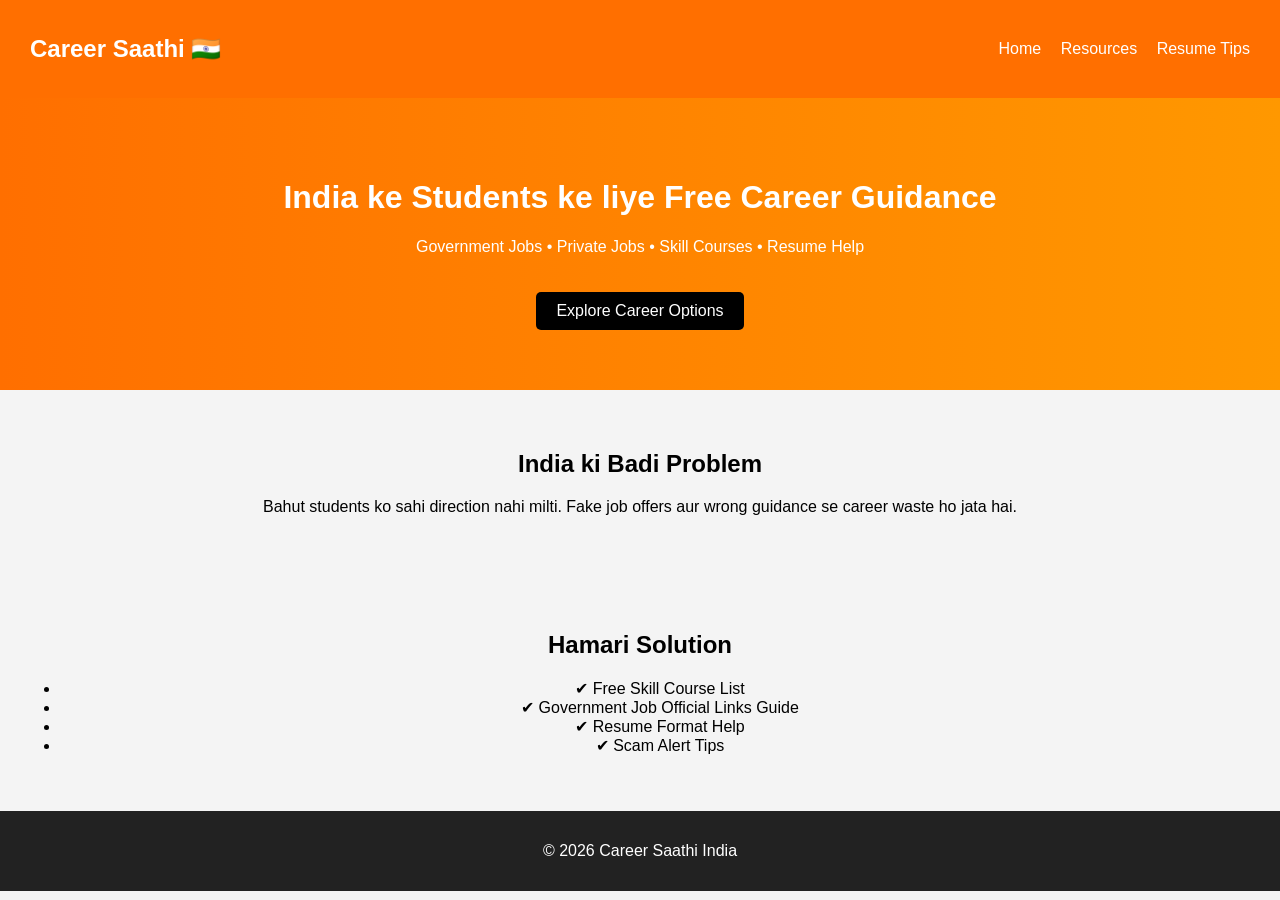
==== index.html @ 7af2a17e "Add files via upload" ====
<!DOCTYPE html>
<html lang="en">
<head>
<meta charset="UTF-8">
<meta name="viewport" content="width=device-width, initial-scale=1.0">
<title>Career Saathi India</title>
<link rel="stylesheet" href="style.css">
</head>
<body>

<nav>
<h2>Career Saathi 🇮🇳</h2>
<div>
<a href="index.html">Home</a>
<a href="resources.html">Resources</a>
<a href="resume.html">Resume Tips</a>
</div>
</nav>

<header>
<h1>India ke Students ke liye Free Career Guidance</h1>
<p>Government Jobs • Private Jobs • Skill Courses • Resume Help</p>
<a href="resources.html" class="btn">Explore Career Options</a>
</header>

<section class="problem">
<h2>India ki Badi Problem</h2>
<p>Bahut students ko sahi direction nahi milti. Fake job offers aur wrong guidance se career waste ho jata hai.</p>
</section>

<section class="solution">
<h2>Hamari Solution</h2>
<ul>
<li>✔ Free Skill Course List</li>
<li>✔ Government Job Official Links Guide</li>
<li>✔ Resume Format Help</li>
<li>✔ Scam Alert Tips</li>
</ul>
</section>

<footer>
<p>© 2026 Career Saathi India</p>
</footer>

</body>
</html>
---- style.css ----
body {
margin: 0;
font-family: Arial, sans-serif;
background: #f4f4f4;
}

nav {
background: #ff6f00;
color: white;
padding: 15px 30px;
display: flex;
justify-content: space-between;
align-items: center;
}

nav a {
color: white;
margin-left: 15px;
text-decoration: none;
}

header {
text-align: center;
padding: 60px 20px;
background: linear-gradient(to right, #ff6f00, #ff9800);
color: white;
}

.btn {
display: inline-block;
padding: 10px 20px;
background: black;
color: white;
text-decoration: none;
border-radius: 5px;
margin-top: 20px;
}

section {
padding: 40px 20px;
text-align: center;
}

.card {
background: white;
padding: 20px;
margin: 20px auto;
max-width: 400px;
border-radius: 10px;
box-shadow: 0 5px 15px rgba(0,0,0,0.1);
}

footer {
text-align: center;
padding: 15px;
background: #222;
color: white;
}
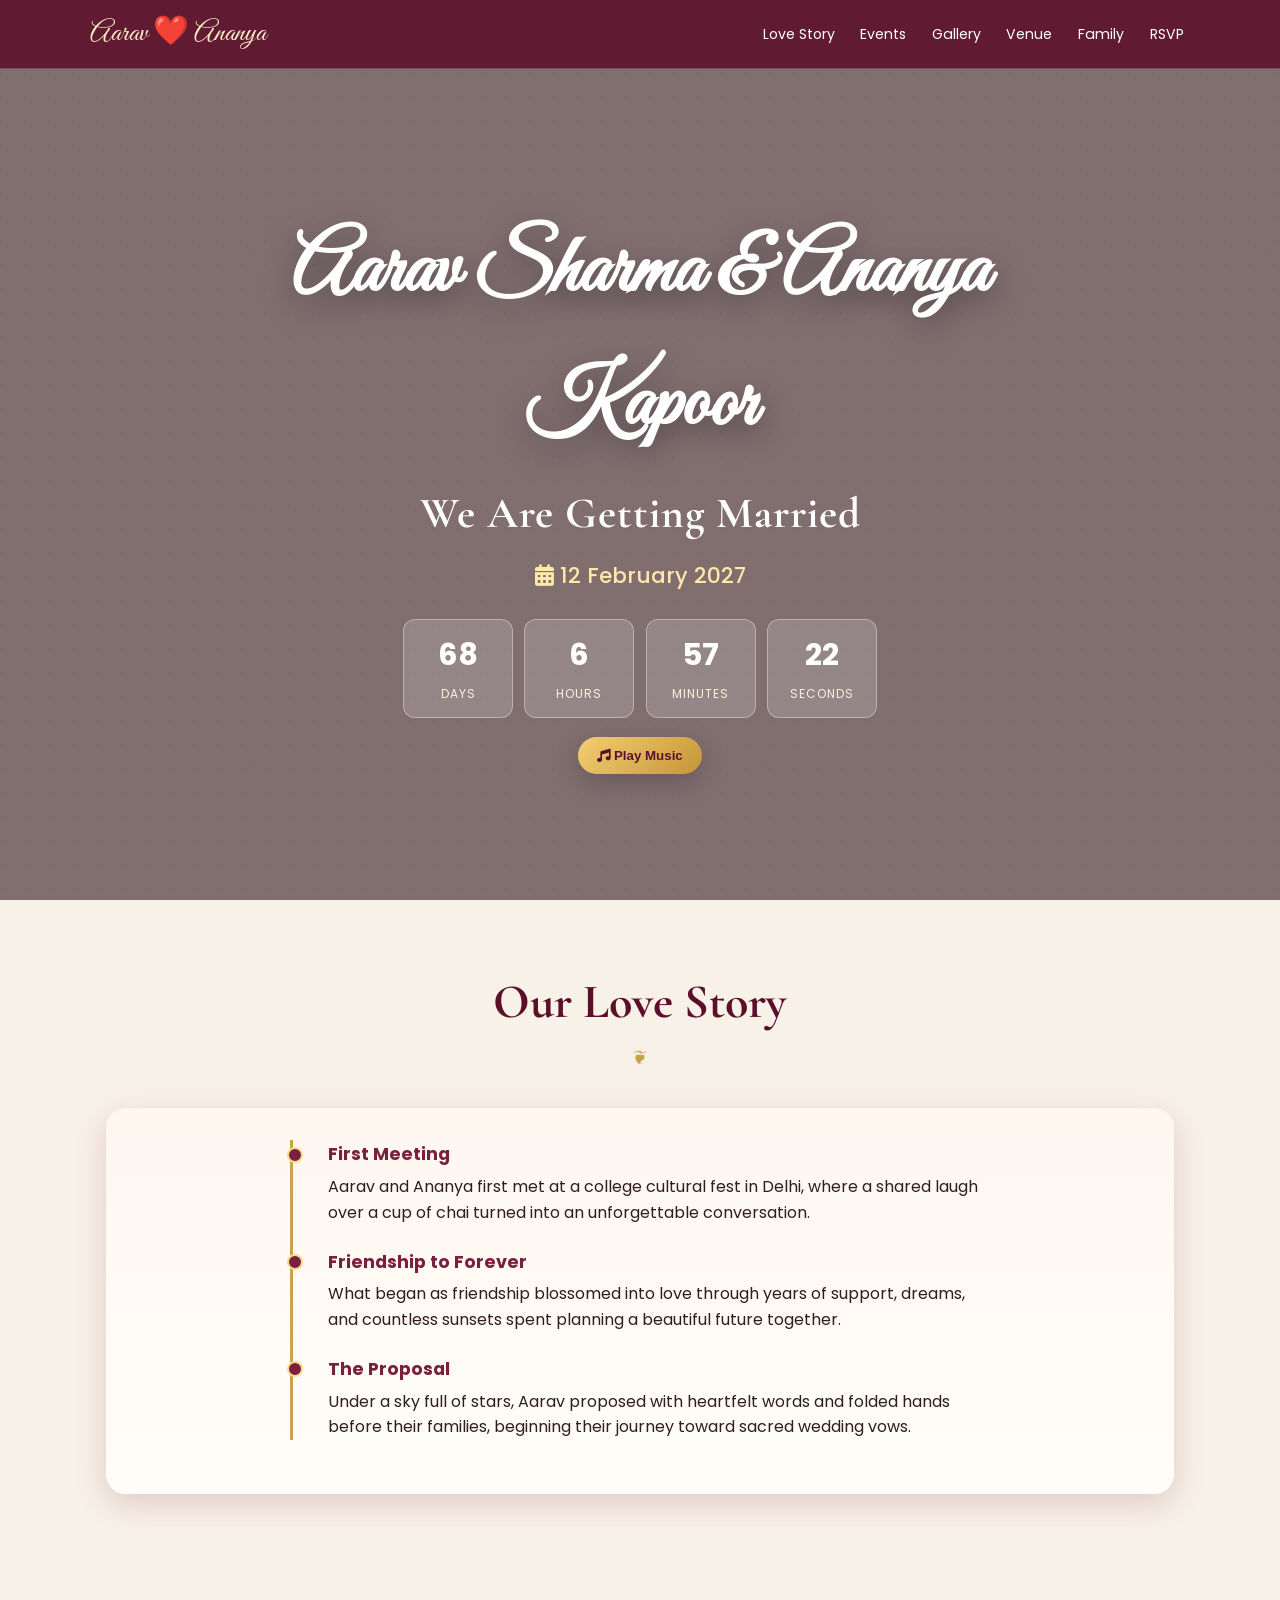
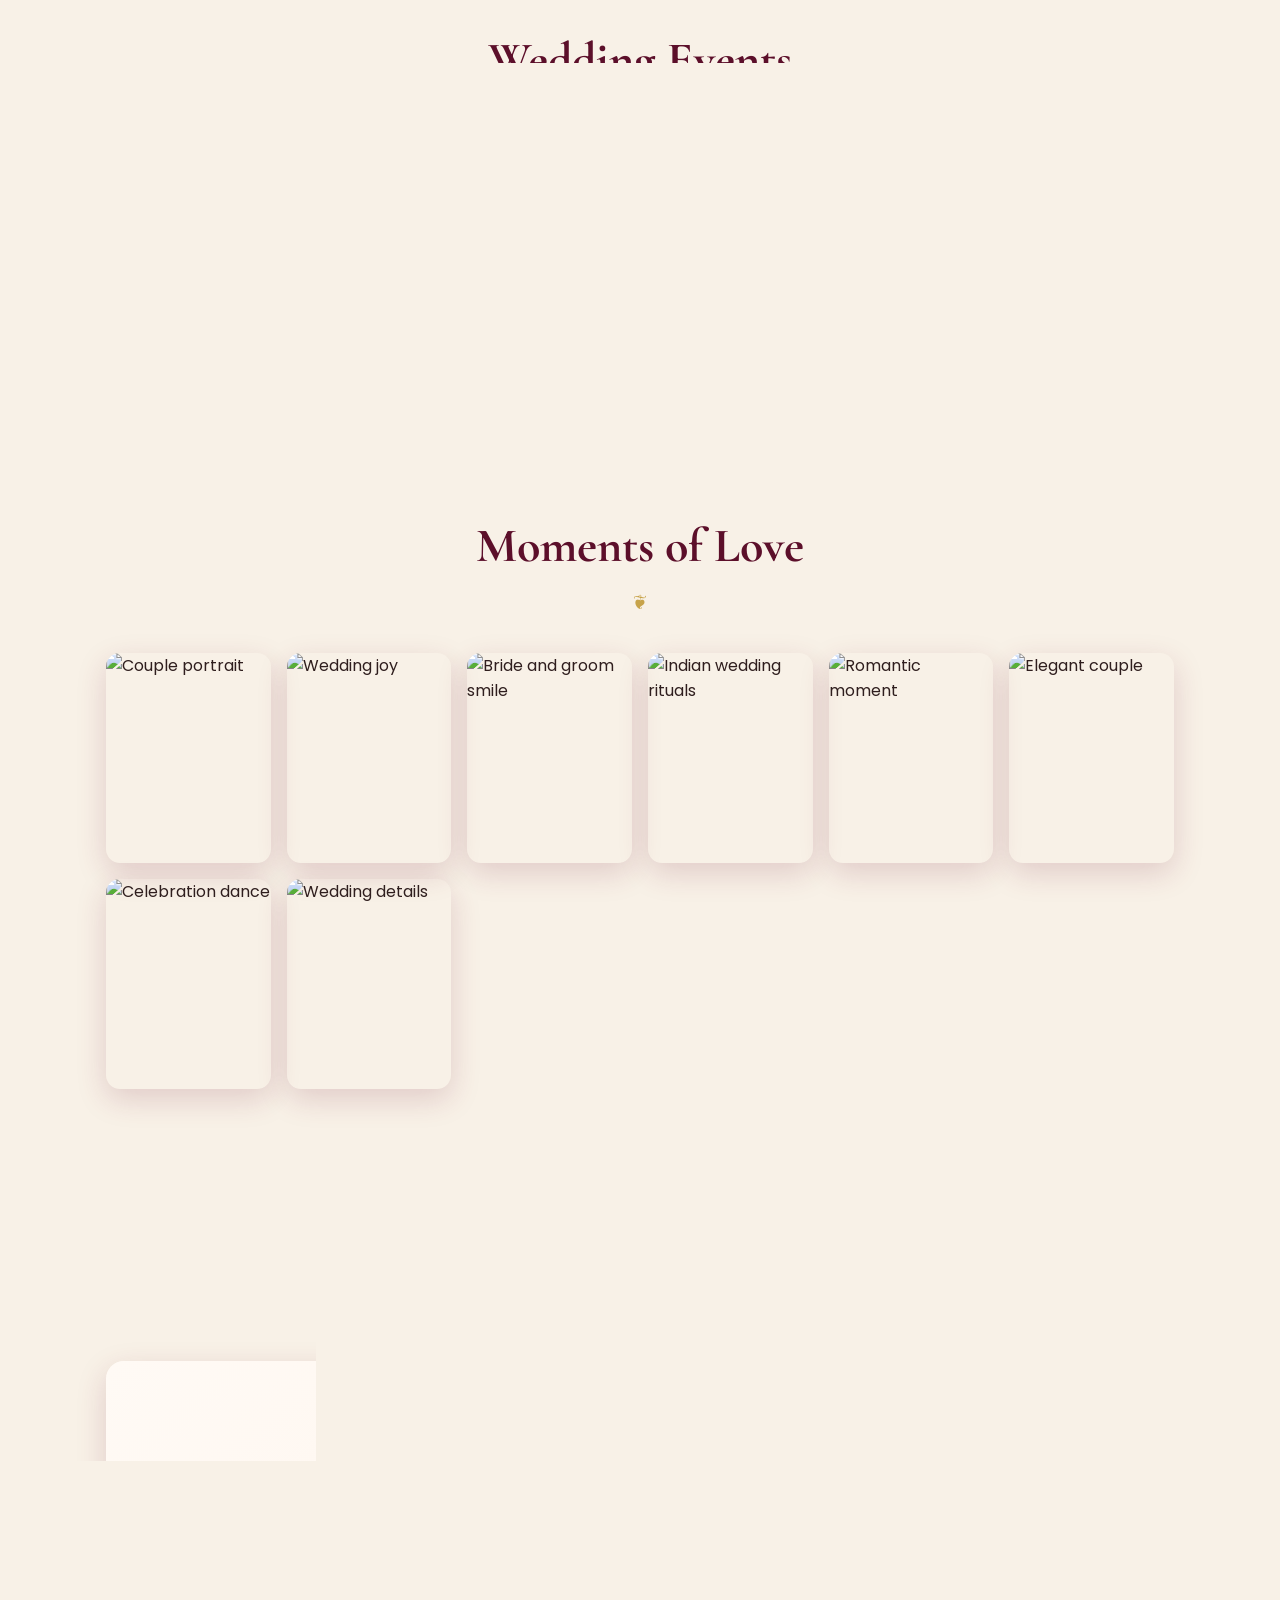
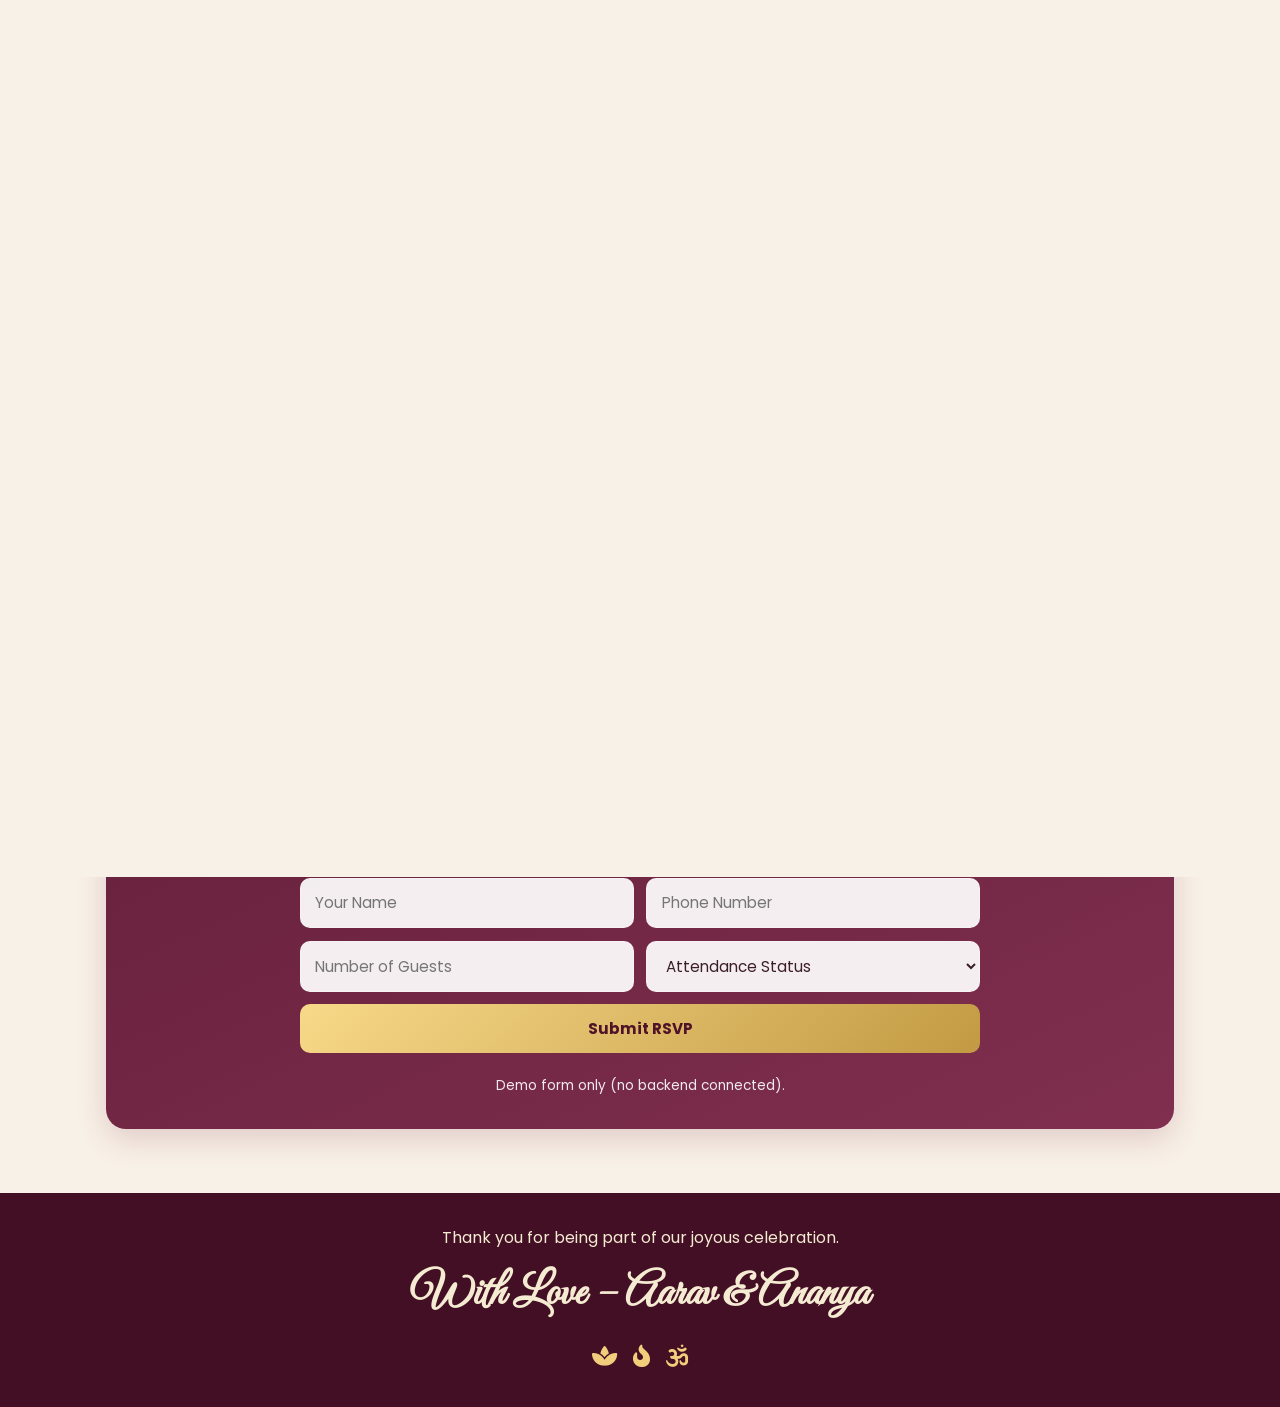
==== commit e872df54: "Create responsive single-page wedding invitation site" ====
--- a/index.html
+++ b/index.html
@@ -1,46 +1,681 @@
-<!DOCTYPE html>
-<html lang="en">
-<head>
-<meta charset="UTF-8">
-<meta name="viewport" content="width=device-width, initial-scale=1.0">
-<title>Career Saathi India</title>
-<link rel="stylesheet" href="style.css">
-</head>
-<body>
-
-<nav>
-<h2>Career Saathi 🇮🇳</h2>
-<div>
-<a href="index.html">Home</a>
-<a href="resources.html">Resources</a>
-<a href="resume.html">Resume Tips</a>
-</div>
-</nav>
-
-<header>
-<h1>India ke Students ke liye Free Career Guidance</h1>
-<p>Government Jobs • Private Jobs • Skill Courses • Resume Help</p>
-<a href="resources.html" class="btn">Explore Career Options</a>
-</header>
-
-<section class="problem">
-<h2>India ki Badi Problem</h2>
-<p>Bahut students ko sahi direction nahi milti. Fake job offers aur wrong guidance se career waste ho jata hai.</p>
-</section>
-
-<section class="solution">
-<h2>Hamari Solution</h2>
-<ul>
-<li>✔ Free Skill Course List</li>
-<li>✔ Government Job Official Links Guide</li>
-<li>✔ Resume Format Help</li>
-<li>✔ Scam Alert Tips</li>
-</ul>
-</section>
-
-<footer>
-<p>© 2026 Career Saathi India</p>
-</footer>
-
-</body>
-</html>+<!DOCTYPE html>
+<html lang="en">
+<head>
+  <meta charset="UTF-8" />
+  <meta name="viewport" content="width=device-width, initial-scale=1.0" />
+  <title>Aarav & Ananya | Wedding Invitation</title>
+  <meta name="description" content="Aarav Sharma and Ananya Kapoor's wedding invitation - 12 February 2027" />
+
+  <link rel="preconnect" href="https://fonts.googleapis.com" />
+  <link rel="preconnect" href="https://fonts.gstatic.com" crossorigin />
+  <link href="https://fonts.googleapis.com/css2?family=Cormorant+Garamond:wght@400;500;600;700&family=Great+Vibes&family=Poppins:wght@300;400;500;600&display=swap" rel="stylesheet" />
+  <link rel="stylesheet" href="https://cdnjs.cloudflare.com/ajax/libs/font-awesome/6.5.2/css/all.min.css" integrity="sha512-SnH5WK+bZxgPHs44uWIX+LLJAJ9/2PkPKZ5QiAj6Ta86w+fsb2TkR4j8zJ+f6fQfXkM54L7Nf8fHhM7x1Y2xgA==" crossorigin="anonymous" referrerpolicy="no-referrer" />
+
+  <style>
+    :root {
+      --maroon: #7a1f3d;
+      --deep-maroon: #5c0f2a;
+      --gold: #c7a34a;
+      --cream: #f8f1e7;
+      --rose: #f2d7d2;
+      --text: #2f1e1e;
+      --white: #ffffff;
+      --card-bg: rgba(255, 255, 255, 0.82);
+      --shadow: 0 10px 30px rgba(122, 31, 61, 0.18);
+      scroll-behavior: smooth;
+    }
+
+    * {
+      margin: 0;
+      padding: 0;
+      box-sizing: border-box;
+    }
+
+    body {
+      font-family: 'Poppins', sans-serif;
+      color: var(--text);
+      background: var(--cream);
+      line-height: 1.6;
+      overflow-x: hidden;
+    }
+
+    body::before {
+      content: '';
+      position: fixed;
+      inset: 0;
+      background-image: radial-gradient(circle at 1px 1px, rgba(199, 163, 74, 0.14) 1px, transparent 0);
+      background-size: 24px 24px;
+      pointer-events: none;
+      z-index: -1;
+    }
+
+    .top-nav {
+      position: fixed;
+      top: 0;
+      left: 0;
+      right: 0;
+      z-index: 100;
+      background: rgba(92, 15, 42, 0.88);
+      backdrop-filter: blur(8px);
+      padding: 0.7rem 1rem;
+      border-bottom: 1px solid rgba(255,255,255,0.2);
+    }
+
+    .nav-wrap {
+      max-width: 1100px;
+      margin: 0 auto;
+      display: flex;
+      justify-content: space-between;
+      align-items: center;
+      gap: 0.8rem;
+      flex-wrap: wrap;
+    }
+
+    .brand {
+      font-family: 'Great Vibes', cursive;
+      font-size: 1.8rem;
+      color: #fcecc8;
+    }
+
+    .nav-links {
+      display: flex;
+      flex-wrap: wrap;
+      justify-content: center;
+      gap: 0.8rem;
+    }
+
+    .nav-links a {
+      color: #fff;
+      text-decoration: none;
+      font-size: 0.88rem;
+      padding: 0.2rem 0.4rem;
+      transition: color 0.3s;
+    }
+
+    .nav-links a:hover {
+      color: #f5d58d;
+    }
+
+    .hero {
+      min-height: 100svh;
+      position: relative;
+      display: grid;
+      place-items: center;
+      text-align: center;
+      color: #fff;
+      padding: 8rem 1rem 3rem;
+      background: linear-gradient(rgba(35, 8, 19, 0.56), rgba(35, 8, 19, 0.56)),
+        url('https://images.unsplash.com/photo-1522673607200-164d1b6ce486?auto=format&fit=crop&w=1800&q=80') center/cover no-repeat;
+    }
+
+    .hero-content {
+      max-width: 850px;
+      animation: fadeUp 1.3s ease both;
+    }
+
+    .hero h1 {
+      font-family: 'Great Vibes', cursive;
+      font-size: clamp(2.5rem, 8vw, 5.2rem);
+      margin-bottom: 0.4rem;
+      text-shadow: 0 10px 30px rgba(0, 0, 0, 0.35);
+    }
+
+    .hero h2 {
+      font-family: 'Cormorant Garamond', serif;
+      font-size: clamp(1.5rem, 5vw, 2.7rem);
+      letter-spacing: 1px;
+      margin-bottom: 0.7rem;
+      animation: pulseText 3s ease-in-out infinite;
+    }
+
+    .date {
+      font-size: clamp(1rem, 3.2vw, 1.35rem);
+      color: #ffe8aa;
+      margin-bottom: 1.6rem;
+      font-weight: 500;
+    }
+
+    .countdown {
+      display: grid;
+      grid-template-columns: repeat(4, minmax(70px, 110px));
+      justify-content: center;
+      gap: 0.7rem;
+    }
+
+    .time-box {
+      background: rgba(255, 255, 255, 0.16);
+      border: 1px solid rgba(255, 255, 255, 0.35);
+      border-radius: 12px;
+      padding: 0.7rem 0.4rem;
+      backdrop-filter: blur(4px);
+    }
+
+    .time-box span {
+      display: block;
+      font-weight: 700;
+      font-size: clamp(1.2rem, 4vw, 1.9rem);
+    }
+
+    .time-box small {
+      font-size: 0.75rem;
+      text-transform: uppercase;
+      letter-spacing: 1px;
+      color: #f8f2dd;
+    }
+
+    .music-btn {
+      margin-top: 1.2rem;
+      border: none;
+      background: linear-gradient(135deg, #f3ce72, #c49638);
+      color: #5d112d;
+      padding: 0.7rem 1.2rem;
+      border-radius: 999px;
+      font-weight: 600;
+      cursor: pointer;
+      box-shadow: 0 8px 24px rgba(0,0,0,0.2);
+      transition: transform 0.3s;
+    }
+
+    .music-btn:hover {
+      transform: translateY(-2px);
+    }
+
+    section {
+      max-width: 1100px;
+      margin: 0 auto;
+      padding: 4rem 1rem;
+    }
+
+    .section-title {
+      text-align: center;
+      font-family: 'Cormorant Garamond', serif;
+      font-size: clamp(2rem, 5vw, 3rem);
+      color: var(--deep-maroon);
+      margin-bottom: 2.2rem;
+      position: relative;
+    }
+
+    .section-title::after {
+      content: '❦';
+      display: block;
+      color: var(--gold);
+      margin-top: 0.1rem;
+      font-size: 1.2rem;
+    }
+
+    .story {
+      background: linear-gradient(180deg, #fff7f0, #fffdf9);
+      border-radius: 20px;
+      box-shadow: var(--shadow);
+      padding: 2rem 1.2rem;
+    }
+
+    .timeline {
+      position: relative;
+      max-width: 700px;
+      margin: 0 auto;
+      padding-left: 1.2rem;
+      border-left: 3px solid var(--gold);
+    }
+
+    .timeline-item {
+      margin-bottom: 1.4rem;
+      padding-left: 1rem;
+      position: relative;
+    }
+
+    .timeline-item::before {
+      content: '';
+      position: absolute;
+      left: -1.6rem;
+      top: 0.4rem;
+      width: 12px;
+      height: 12px;
+      border-radius: 50%;
+      background: var(--maroon);
+      border: 2px solid #f8d98e;
+    }
+
+    .timeline-item h3 {
+      color: var(--maroon);
+      font-size: 1.1rem;
+      margin-bottom: 0.35rem;
+    }
+
+    .events-grid, .gallery, .family-grid {
+      display: grid;
+      gap: 1rem;
+    }
+
+    .events-grid {
+      grid-template-columns: repeat(auto-fit, minmax(220px, 1fr));
+    }
+
+    .event-card, .family-card {
+      background: var(--card-bg);
+      border-radius: 16px;
+      padding: 1.2rem;
+      box-shadow: var(--shadow);
+      border: 1px solid rgba(199, 163, 74, 0.35);
+      transition: transform 0.35s, box-shadow 0.35s;
+    }
+
+    .event-card:hover, .family-card:hover {
+      transform: translateY(-7px);
+      box-shadow: 0 15px 35px rgba(92, 15, 42, 0.25);
+    }
+
+    .event-card i, .family-card i {
+      font-size: 1.5rem;
+      color: var(--gold);
+      margin-bottom: 0.5rem;
+    }
+
+    .event-card h3, .family-card h3 {
+      color: var(--deep-maroon);
+      margin-bottom: 0.6rem;
+      font-size: 1.15rem;
+    }
+
+    .gallery {
+      grid-template-columns: repeat(auto-fit, minmax(150px, 1fr));
+    }
+
+    .gallery figure {
+      overflow: hidden;
+      border-radius: 14px;
+      box-shadow: var(--shadow);
+      min-height: 210px;
+    }
+
+    .gallery img {
+      width: 100%;
+      height: 100%;
+      object-fit: cover;
+      transition: transform 0.7s ease;
+      display: block;
+    }
+
+    .gallery figure:hover img {
+      transform: scale(1.08);
+    }
+
+    .venue-wrap {
+      display: grid;
+      grid-template-columns: 1fr;
+      gap: 1rem;
+      background: linear-gradient(140deg, #fffaf5, #fff2e8);
+      padding: 1rem;
+      border-radius: 18px;
+      box-shadow: var(--shadow);
+    }
+
+    iframe {
+      width: 100%;
+      min-height: 320px;
+      border: 0;
+      border-radius: 14px;
+    }
+
+    .venue-details {
+      padding: 0.6rem;
+    }
+
+    .venue-details p {
+      margin-top: 0.4rem;
+    }
+
+    .family-grid {
+      grid-template-columns: repeat(auto-fit, minmax(240px, 1fr));
+    }
+
+    .rsvp {
+      background: linear-gradient(155deg, #65203a, #802f4f);
+      color: #fff;
+      border-radius: 20px;
+      box-shadow: var(--shadow);
+      padding: 2rem 1rem;
+    }
+
+    form {
+      max-width: 680px;
+      margin: 0 auto;
+      display: grid;
+      grid-template-columns: 1fr;
+      gap: 0.8rem;
+    }
+
+    input, select, button[type='submit'] {
+      width: 100%;
+      border-radius: 10px;
+      border: 1px solid rgba(255,255,255,0.25);
+      padding: 0.8rem 0.9rem;
+      font-family: inherit;
+      font-size: 0.95rem;
+    }
+
+    input, select {
+      background: rgba(255,255,255,0.92);
+      color: #3c1d2a;
+    }
+
+    button[type='submit'] {
+      border: none;
+      background: linear-gradient(135deg, #f7d989, #c39a43);
+      color: #4f1228;
+      font-weight: 700;
+      cursor: pointer;
+      transition: transform 0.3s;
+    }
+
+    button[type='submit']:hover {
+      transform: translateY(-2px);
+    }
+
+    .form-note {
+      text-align: center;
+      font-size: 0.85rem;
+      opacity: 0.9;
+      margin-top: 0.6rem;
+    }
+
+    footer {
+      text-align: center;
+      background: #430f24;
+      color: #f5ebd2;
+      padding: 2rem 1rem 2.5rem;
+    }
+
+    footer h3 {
+      font-family: 'Great Vibes', cursive;
+      font-size: clamp(1.8rem, 5vw, 2.8rem);
+      margin: 0.5rem 0;
+    }
+
+    .symbols {
+      margin-top: 0.9rem;
+      display: flex;
+      justify-content: center;
+      gap: 1rem;
+      color: #f2cd7b;
+      font-size: 1.4rem;
+    }
+
+    .reveal {
+      opacity: 0;
+      transform: translateY(32px);
+      transition: opacity 0.8s ease, transform 0.8s ease;
+    }
+
+    .reveal.show {
+      opacity: 1;
+      transform: translateY(0);
+    }
+
+    @keyframes fadeUp {
+      from { opacity: 0; transform: translateY(30px); }
+      to { opacity: 1; transform: translateY(0); }
+    }
+
+    @keyframes pulseText {
+      0%, 100% { opacity: 1; }
+      50% { opacity: 0.75; }
+    }
+
+    @media (min-width: 760px) {
+      .venue-wrap {
+        grid-template-columns: 1.2fr 1fr;
+        align-items: center;
+      }
+
+      form {
+        grid-template-columns: repeat(2, 1fr);
+      }
+
+      form button,
+      form .form-note {
+        grid-column: 1 / -1;
+      }
+    }
+  </style>
+</head>
+<body>
+  <nav class="top-nav">
+    <div class="nav-wrap">
+      <div class="brand">Aarav ❤️ Ananya</div>
+      <div class="nav-links">
+        <a href="#story">Love Story</a>
+        <a href="#events">Events</a>
+        <a href="#gallery">Gallery</a>
+        <a href="#venue">Venue</a>
+        <a href="#family">Family</a>
+        <a href="#rsvp">RSVP</a>
+      </div>
+    </div>
+  </nav>
+
+  <header class="hero" id="home">
+    <div class="hero-content">
+      <h1>Aarav Sharma &amp; Ananya Kapoor</h1>
+      <h2>We Are Getting Married</h2>
+      <p class="date"><i class="fa-solid fa-calendar-days"></i> 12 February 2027</p>
+      <div class="countdown" id="countdown">
+        <div class="time-box"><span id="days">0</span><small>Days</small></div>
+        <div class="time-box"><span id="hours">0</span><small>Hours</small></div>
+        <div class="time-box"><span id="minutes">0</span><small>Minutes</small></div>
+        <div class="time-box"><span id="seconds">0</span><small>Seconds</small></div>
+      </div>
+      <button class="music-btn" id="musicControl"><i class="fa-solid fa-music"></i> Play Music</button>
+      <audio id="bgMusic" loop preload="none">
+        <source src="https://cdn.pixabay.com/download/audio/2022/03/15/audio_e56824395f.mp3?filename=romantic-sentimental-background-music-13716.mp3" type="audio/mpeg" />
+      </audio>
+    </div>
+  </header>
+
+  <section id="story" class="reveal">
+    <h2 class="section-title">Our Love Story</h2>
+    <div class="story">
+      <div class="timeline">
+        <div class="timeline-item">
+          <h3>First Meeting</h3>
+          <p>Aarav and Ananya first met at a college cultural fest in Delhi, where a shared laugh over a cup of chai turned into an unforgettable conversation.</p>
+        </div>
+        <div class="timeline-item">
+          <h3>Friendship to Forever</h3>
+          <p>What began as friendship blossomed into love through years of support, dreams, and countless sunsets spent planning a beautiful future together.</p>
+        </div>
+        <div class="timeline-item">
+          <h3>The Proposal</h3>
+          <p>Under a sky full of stars, Aarav proposed with heartfelt words and folded hands before their families, beginning their journey toward sacred wedding vows.</p>
+        </div>
+      </div>
+    </div>
+  </section>
+
+  <section id="events" class="reveal">
+    <h2 class="section-title">Wedding Events</h2>
+    <div class="events-grid">
+      <article class="event-card">
+        <i class="fa-solid fa-hand-sparkles"></i>
+        <h3>Mehndi Ceremony</h3>
+        <p><strong>Date:</strong> 10 February 2027</p>
+        <p><strong>Time:</strong> 5:00 PM</p>
+        <p><strong>Venue:</strong> Sharma Residence</p>
+      </article>
+      <article class="event-card">
+        <i class="fa-solid fa-sun"></i>
+        <h3>Haldi Ceremony</h3>
+        <p><strong>Date:</strong> 11 February 2027</p>
+        <p><strong>Time:</strong> 11:00 AM</p>
+        <p><strong>Venue:</strong> Kapoor Residence</p>
+      </article>
+      <article class="event-card">
+        <i class="fa-solid fa-ring"></i>
+        <h3>Wedding Ceremony</h3>
+        <p><strong>Date:</strong> 12 February 2027</p>
+        <p><strong>Time:</strong> 7:00 PM</p>
+        <p><strong>Venue:</strong> Royal Palace Banquet Hall</p>
+      </article>
+      <article class="event-card">
+        <i class="fa-solid fa-champagne-glasses"></i>
+        <h3>Reception</h3>
+        <p><strong>Date:</strong> 13 February 2027</p>
+        <p><strong>Time:</strong> 8:00 PM</p>
+        <p><strong>Venue:</strong> Grand Celebration Hall</p>
+      </article>
+    </div>
+  </section>
+
+  <section id="gallery" class="reveal">
+    <h2 class="section-title">Moments of Love</h2>
+    <div class="gallery">
+      <figure><img src="https://images.unsplash.com/photo-1519741497674-611481863552?auto=format&fit=crop&w=900&q=80" alt="Couple portrait" loading="lazy"></figure>
+      <figure><img src="https://images.unsplash.com/photo-1520854221256-17451cc331bf?auto=format&fit=crop&w=900&q=80" alt="Wedding joy" loading="lazy"></figure>
+      <figure><img src="https://images.unsplash.com/photo-1511285560929-80b456fea0bc?auto=format&fit=crop&w=900&q=80" alt="Bride and groom smile" loading="lazy"></figure>
+      <figure><img src="https://images.unsplash.com/photo-1515934751635-c81c6bc9a2d8?auto=format&fit=crop&w=900&q=80" alt="Indian wedding rituals" loading="lazy"></figure>
+      <figure><img src="https://images.unsplash.com/photo-1519225421980-715cb0215aed?auto=format&fit=crop&w=900&q=80" alt="Romantic moment" loading="lazy"></figure>
+      <figure><img src="https://images.unsplash.com/photo-1487412720507-e7ab37603c6f?auto=format&fit=crop&w=900&q=80" alt="Elegant couple" loading="lazy"></figure>
+      <figure><img src="https://images.unsplash.com/photo-1487412912498-0447578fcca8?auto=format&fit=crop&w=900&q=80" alt="Celebration dance" loading="lazy"></figure>
+      <figure><img src="https://images.unsplash.com/photo-1516589178581-6cd7833ae3b2?auto=format&fit=crop&w=900&q=80" alt="Wedding details" loading="lazy"></figure>
+    </div>
+  </section>
+
+  <section id="venue" class="reveal">
+    <h2 class="section-title">Venue</h2>
+    <div class="venue-wrap">
+      <iframe
+        title="Royal Palace Banquet Hall Map"
+        loading="lazy"
+        referrerpolicy="no-referrer-when-downgrade"
+        src="https://www.google.com/maps?q=Royal+Palace+Banquet+Hall+Delhi&output=embed">
+      </iframe>
+      <div class="venue-details">
+        <h3><i class="fa-solid fa-location-dot"></i> Royal Palace Banquet Hall</h3>
+        <p>Sector 18, Dwarka, New Delhi, India</p>
+        <p><strong>Wedding Muhurat:</strong> 7:00 PM onward, 12 February 2027</p>
+        <p>We look forward to celebrating this sacred union with your blessings.</p>
+      </div>
+    </div>
+  </section>
+
+  <section id="family" class="reveal">
+    <h2 class="section-title">Families</h2>
+    <div class="family-grid">
+      <article class="family-card">
+        <i class="fa-solid fa-people-roof"></i>
+        <h3>Bride Family</h3>
+        <p><strong>Kapoor Family</strong></p>
+        <p>Warmly invites you to grace the celebrations and bless the couple.</p>
+      </article>
+      <article class="family-card">
+        <i class="fa-solid fa-house-chimney-user"></i>
+        <h3>Groom Family</h3>
+        <p><strong>Sharma Family</strong></p>
+        <p>Joyfully welcomes you to share in this beautiful beginning.</p>
+      </article>
+    </div>
+  </section>
+
+  <section id="rsvp" class="reveal">
+    <div class="rsvp">
+      <h2 class="section-title" style="color:#fff;">RSVP</h2>
+      <form>
+        <input type="text" name="name" placeholder="Your Name" required>
+        <input type="tel" name="phone" placeholder="Phone Number" required>
+        <input type="number" name="guests" placeholder="Number of Guests" min="1" max="10" required>
+        <select name="attendance" required>
+          <option value="" disabled selected>Attendance Status</option>
+          <option value="attending">Attending</option>
+          <option value="not-attending">Not Attending</option>
+        </select>
+        <button type="submit">Submit RSVP</button>
+        <p class="form-note">Demo form only (no backend connected).</p>
+      </form>
+    </div>
+  </section>
+
+  <footer>
+    <p>Thank you for being part of our joyous celebration.</p>
+    <h3>With Love – Aarav &amp; Ananya</h3>
+    <div class="symbols">
+      <i class="fa-solid fa-spa" title="Lotus"></i>
+      <i class="fa-solid fa-fire-flame-curved" title="Diya"></i>
+      <i class="fa-solid fa-om" title="Om"></i>
+    </div>
+  </footer>
+
+  <script>
+    const weddingDate = new Date('2027-02-12T19:00:00+05:30').getTime();
+    const countdownEls = {
+      days: document.getElementById('days'),
+      hours: document.getElementById('hours'),
+      minutes: document.getElementById('minutes'),
+      seconds: document.getElementById('seconds')
+    };
+
+    function updateCountdown() {
+      const now = Date.now();
+      const diff = weddingDate - now;
+
+      if (diff <= 0) {
+        countdownEls.days.textContent = '0';
+        countdownEls.hours.textContent = '0';
+        countdownEls.minutes.textContent = '0';
+        countdownEls.seconds.textContent = '0';
+        return;
+      }
+
+      const days = Math.floor(diff / (1000 * 60 * 60 * 24));
+      const hours = Math.floor((diff / (1000 * 60 * 60)) % 24);
+      const minutes = Math.floor((diff / (1000 * 60)) % 60);
+      const seconds = Math.floor((diff / 1000) % 60);
+
+      countdownEls.days.textContent = days;
+      countdownEls.hours.textContent = hours;
+      countdownEls.minutes.textContent = minutes;
+      countdownEls.seconds.textContent = seconds;
+    }
+
+    updateCountdown();
+    setInterval(updateCountdown, 1000);
+
+    const revealEls = document.querySelectorAll('.reveal');
+    const observer = new IntersectionObserver((entries) => {
+      entries.forEach((entry) => {
+        if (entry.isIntersecting) {
+          entry.target.classList.add('show');
+          observer.unobserve(entry.target);
+        }
+      });
+    }, { threshold: 0.15 });
+
+    revealEls.forEach(el => observer.observe(el));
+
+    const music = document.getElementById('bgMusic');
+    const musicControl = document.getElementById('musicControl');
+    let isPlaying = false;
+
+    musicControl.addEventListener('click', async () => {
+      if (!isPlaying) {
+        try {
+          await music.play();
+          isPlaying = true;
+          musicControl.innerHTML = '<i class="fa-solid fa-pause"></i> Pause Music';
+        } catch {
+          musicControl.innerHTML = '<i class="fa-solid fa-music"></i> Tap Again to Play';
+        }
+      } else {
+        music.pause();
+        isPlaying = false;
+        musicControl.innerHTML = '<i class="fa-solid fa-music"></i> Play Music';
+      }
+    });
+
+    document.querySelector('form').addEventListener('submit', (e) => {
+      e.preventDefault();
+      alert('Thank you for your RSVP!');
+      e.target.reset();
+    });
+  </script>
+</body>
+</html>
